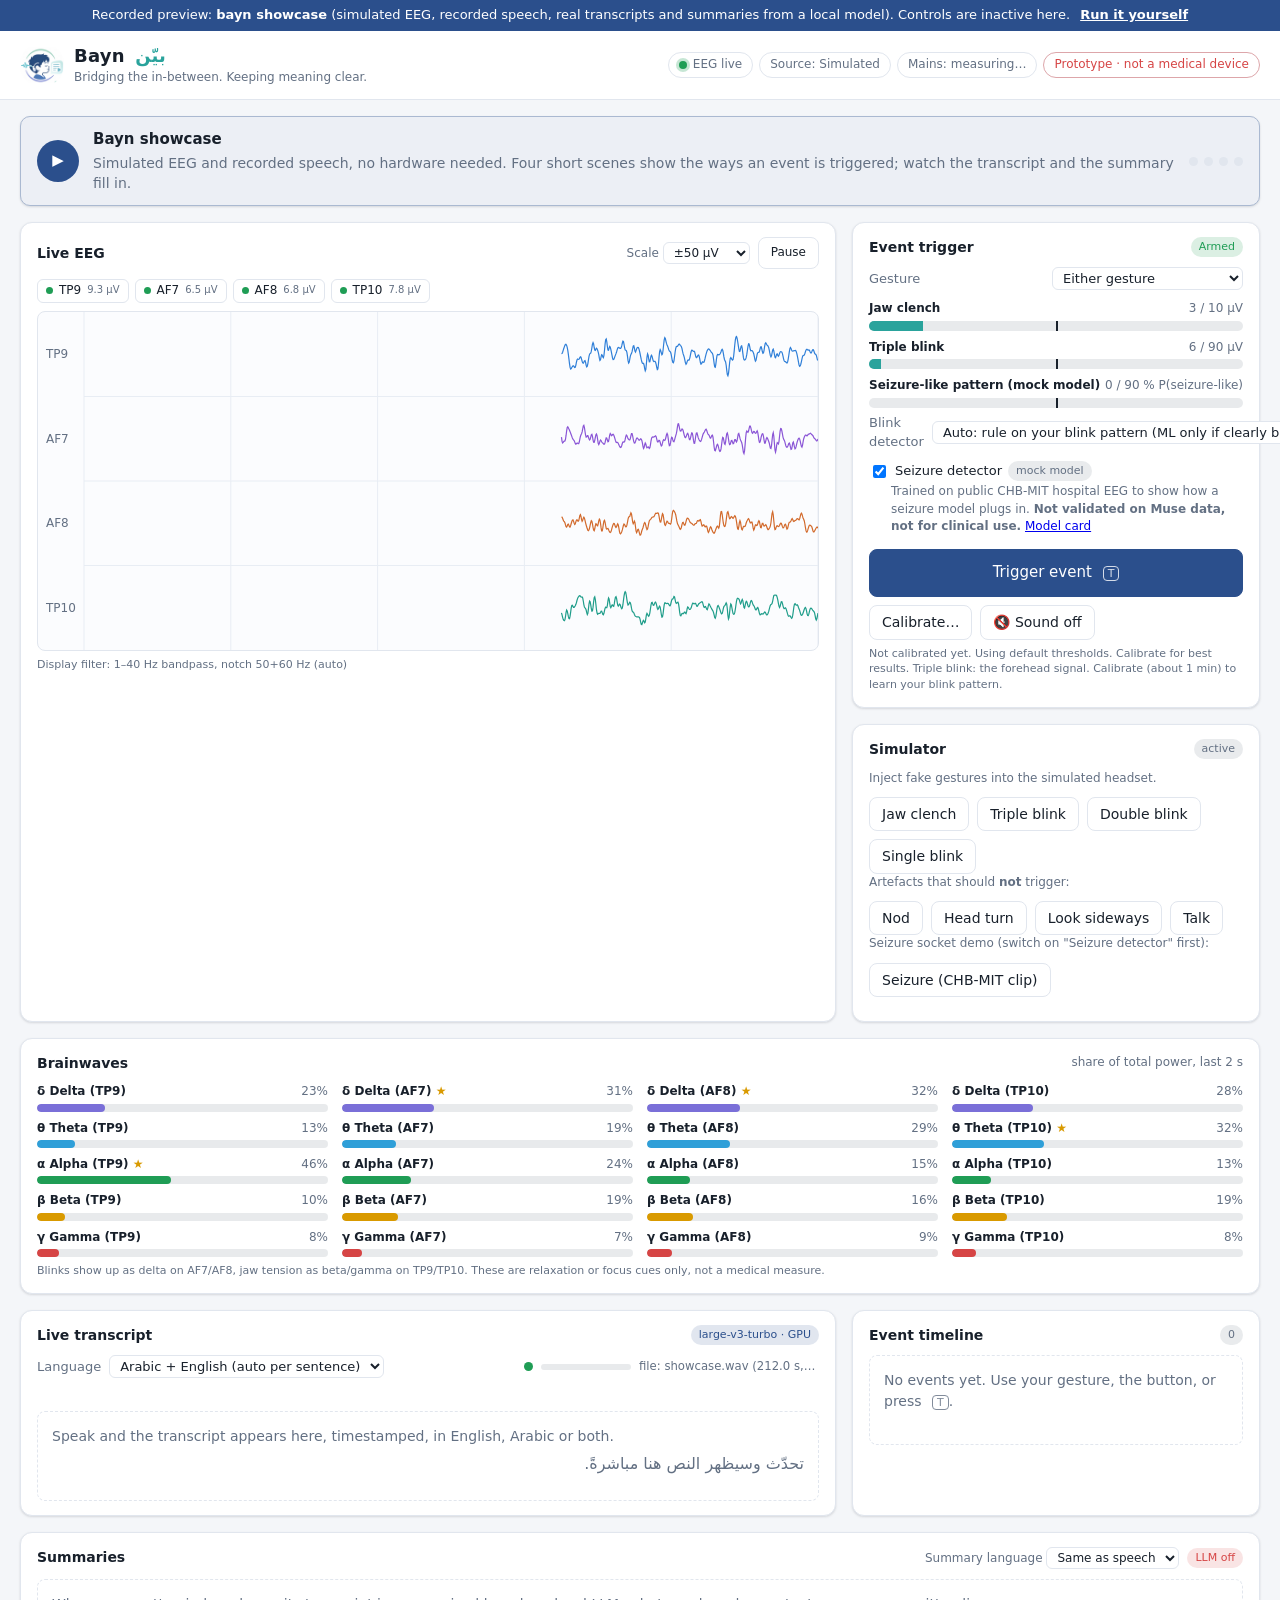
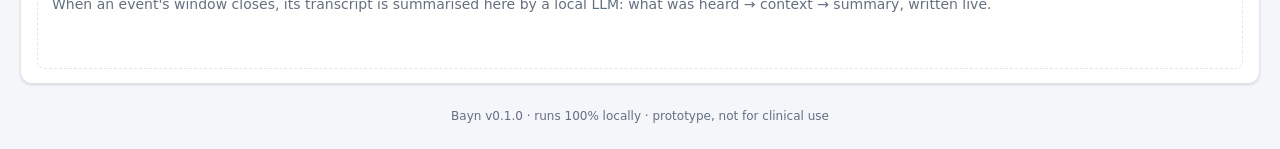
==== docs/preview/index.html @ 1c887adb "Judges: hardware-free showcase, recorded dashboard preview, README GIFs - `bayn showcase`: simulated" ====
<!doctype html>
<html lang="en">
<head>
  <meta charset="utf-8">
  <meta name="viewport" content="width=device-width, initial-scale=1">
  <title>Bayn Dashboard · recorded preview</title>
  <link rel="icon" type="image/png" href="favicon.png">
  <link rel="stylesheet" href="styles.css">
</head>
<body>
  <header class="topbar">
    <div class="brand">
      <img src="logo-mark.png" alt="" width="44" height="44">
      <div>
        <h1>Bayn <span class="ar-name" lang="ar">بيّن</span></h1>
        <p>Bridging the in-between. Keeping meaning clear.</p>
      </div>
    </div>
    <div class="pills">
      <span class="pill" id="pill-conn"><i class="dot"></i><span>Connecting…</span></span>
      <span class="pill" id="pill-source">Source: –</span>
      <span class="pill" id="pill-mains" title="Line-noise frequency measured in the signal">Mains: –</span>
      <span class="pill warn" title="This software is a hackathon prototype">Prototype · not a medical device</span>
    </div>
  </header>

  <!-- `bayn showcase`: the current scene (hidden otherwise) -->
  <section class="showcase" id="showcase" hidden aria-live="polite">
    <div class="sc-step" id="sc-step"></div>
    <div class="sc-text"><strong id="sc-title"></strong><span id="sc-caption"></span></div>
    <div class="sc-dots" id="sc-dots" aria-hidden="true"></div>
  </section>

  <main class="grid">
    <!-- Live EEG -->
    <section class="card eeg-card">
      <div class="card-head">
        <h2>Live EEG</h2>
        <div class="controls">
          <label>Scale
            <select id="scale">
              <option value="25">±25 µV</option>
              <option value="50" selected>±50 µV</option>
              <option value="100">±100 µV</option>
              <option value="250">±250 µV</option>
            </select>
          </label>
          <button class="btn ghost" id="btn-pause" type="button">Pause</button>
        </div>
      </div>
      <div class="quality" id="quality"></div>
      <div class="plot-wrap"><canvas id="eeg-plot"></canvas></div>
      <p class="hint" id="filter-note">Filtered display</p>
    </section>

    <!-- Brainwave bands -->
    <section class="card bands-card">
      <div class="card-head">
        <h2>Brainwaves</h2>
        <span class="muted small-inline">share of total power, last 2 s</span>
      </div>
      <div class="bands" id="bands" aria-live="off"></div>
      <p class="hint">Blinks show up as delta on AF7/AF8, jaw tension as beta/gamma on TP9/TP10. These are relaxation or focus cues only, not a medical measure.</p>
    </section>

    <!-- Trigger -->
    <section class="card trigger-card">
      <div class="card-head">
        <h2>Event trigger</h2>
        <span class="badge muted" id="trigger-state">–</span>
      </div>
      <label class="field">Gesture
        <select id="gesture">
          <option value="clench">Jaw clench (hold ~1 s)</option>
          <option value="triple_blink">Triple blink</option>
          <option value="both">Either gesture</option>
          <option value="manual">Manual only (button / T)</option>
        </select>
      </label>
      <div class="meters" id="meters"></div>
      <div class="blink-row" id="blink-row" hidden>
        <label class="field">Blink detector
          <select id="blink-method" title="Auto uses your trained classifier if it beat the threshold rule on held-out data">
            <option value="auto">Auto: rule on your blink pattern (ML only if clearly better)</option>
            <option value="ml">ML classifier (forced)</option>
            <option value="rule">Basic rule (untrained forehead average)</option>
          </select>
        </label>
        <button class="btn ghost" id="btn-train" type="button">Train…</button>
      </div>
      <div class="seizure-row">
        <label class="check" title="A demonstration of the seizure-detector socket">
          <input type="checkbox" id="seizure-enabled"> Seizure detector <span class="badge muted">mock model</span>
        </label>
        <p class="muted small seizure-note">Trained on public CHB-MIT hospital EEG to show how a seizure model plugs in.
          <b>Not validated on Muse data, not for clinical use.</b>
          <a href="https://github.com/Omar0Rawas/bayn/blob/main/docs/SEIZURE_MODEL.md" target="_blank" rel="noopener">Model card</a></p>
      </div>
      <button class="btn primary big" id="btn-trigger" type="button"
              title="Backup manual trigger (hotkey T)">Trigger event <kbd>T</kbd></button>
      <div class="btn-row">
        <button class="btn ghost" id="btn-calibrate" type="button">Calibrate…</button>
        <button class="btn ghost" id="btn-sound" type="button" aria-pressed="false">🔇 Sound off</button>
      </div>
      <p class="hint" id="trigger-hint"></p>
    </section>

    <!-- Simulator -->
    <section class="card sim-card" id="sim-card">
      <div class="card-head"><h2>Simulator</h2><span class="badge muted" id="sim-state">–</span></div>
      <p class="muted small">Inject fake gestures into the simulated headset.</p>
      <div class="btn-row">
        <button class="btn" data-inject="clench" type="button">Jaw clench</button>
        <button class="btn" data-inject="triple_blink" type="button">Triple blink</button>
        <button class="btn ghost" data-inject="double_blink" type="button">Double blink</button>
        <button class="btn ghost" data-inject="blink" type="button">Single blink</button>
      </div>
      <p class="muted small">Artefacts that should <b>not</b> trigger:</p>
      <div class="btn-row">
        <button class="btn ghost" data-inject="nod" type="button">Nod</button>
        <button class="btn ghost" data-inject="head_turn" type="button">Head turn</button>
        <button class="btn ghost" data-inject="look_side" type="button">Look sideways</button>
        <button class="btn ghost" data-inject="talk" type="button">Talk</button>
      </div>
      <p class="muted small">Seizure socket demo (switch on "Seizure detector" first):</p>
      <div class="btn-row">
        <button class="btn" data-inject="seizure" type="button"
                title="Replays a real seizure from the public CHB-MIT database (patient not used for training)">Seizure (CHB-MIT clip)</button>
      </div>
      <ul class="log" id="inject-log"></ul>
    </section>

    <!-- Transcript -->
    <section class="card transcript-card">
      <div class="card-head">
        <h2>Live transcript</h2>
        <span class="badge muted" id="stt-model" title="Whisper model and device">loading…</span>
      </div>
      <div class="stt-bar">
        <label class="field">Language
          <select id="language">
            <option value="mixed">Arabic + English (auto per sentence)</option>
            <option value="en">English</option>
            <option value="ar">العربية (Arabic)</option>
            <option value="auto">Any language</option>
          </select>
        </label>
        <div class="mic" title="Microphone level">
          <span class="mic-dot" id="mic-dot"></span>
          <div class="mic-track"><i id="mic-level"></i></div>
          <small id="mic-name">mic…</small>
        </div>
      </div>
      <ol class="transcript" id="transcript" aria-live="polite"></ol>
      <p class="partial" id="partial" dir="auto"></p>
      <div class="placeholder" id="transcript-empty">
        <p>Speak and the transcript appears here, timestamped, in English, Arabic or both.</p>
        <p dir="rtl" lang="ar" class="ar">تحدّث وسيظهر النص هنا مباشرةً.</p>
      </div>
    </section>

    <!-- Timeline -->
    <section class="card timeline-card">
      <div class="card-head"><h2>Event timeline</h2><span class="badge muted" id="event-count">0</span></div>
      <ol class="timeline" id="timeline"></ol>
      <div class="placeholder" id="timeline-empty"><p>No events yet. Use your gesture, the button, or press <kbd>T</kbd>.</p></div>
    </section>

    <!-- Summaries -->
    <section class="card summary-card">
      <div class="card-head">
        <h2>Summaries</h2>
        <div class="controls">
          <label>Summary language
            <select id="sum-language">
              <option value="auto">Same as speech</option>
              <option value="en">English</option>
              <option value="ar">العربية</option>
              <option value="both">Both</option>
            </select>
          </label>
          <span class="badge muted" id="sum-model" title="Local LLM (Ollama)">LLM…</span>
        </div>
      </div>
      <div id="summaries"></div>
      <div class="placeholder" id="summaries-empty">
        <p>When an event's window closes, its transcript is summarised here by a local LLM: what was heard &rarr; context &rarr; summary, written live.</p>
      </div>
    </section>
  </main>

  <!-- event flash banner -->
  <div class="event-banner" id="event-banner" role="alert" aria-live="assertive"></div>

  <!-- guided calibration -->
  <div class="overlay" id="cal-overlay" hidden>
    <div class="cal-box" role="dialog" aria-modal="true" aria-labelledby="cal-prompt">
      <p class="muted small" id="cal-step">Calibration</p>
      <p class="cal-prompt" id="cal-prompt">Starting…</p>
      <div class="cal-count" id="cal-count"></div>
      <div class="progress"><i id="cal-progress"></i></div>
      <div class="cal-result" id="cal-result"></div>
      <div class="btn-row cal-actions">
        <button class="btn ghost" id="cal-cancel" type="button">Cancel</button>
        <button class="btn primary" id="cal-close" type="button" hidden>Done</button>
      </div>
    </div>
  </div>

  <!-- blink-detector training session -->
  <div class="overlay" id="train-overlay" hidden>
    <div class="cal-box train-box" role="dialog" aria-modal="true" aria-labelledby="train-prompt">
      <p class="muted small" id="train-step">Train the triple-blink detector</p>
      <div id="train-intro" class="train-intro">
        <p>You'll be prompted to blink, nod, turn your head, look sideways and talk. Every prompt labels
          the EEG, and a classifier learns to tell a deliberate triple blink from everything else, double blinks included.
          Sessions are saved, so each new one makes the detector better.</p>
        <div class="train-options">
          <label class="field">You are
            <select id="train-condition">
              <option value="seated">Seated</option>
              <option value="standing">Standing</option>
              <option value="walking">Walking in place (prompts are spoken)</option>
            </select>
          </label>
          <label class="check"><input type="checkbox" id="train-speak"> Speak the prompts</label>
        </div>
        <div class="btn-row">
          <button class="btn primary" data-protocol="standard" type="button">Standard session · ~5 min</button>
          <button class="btn" data-protocol="noisy" type="button">Noisy session · ~4.5 min</button>
          <button class="btn" data-protocol="boundaries" type="button">Boundaries · ~6.5 min</button>
        </div>
        <p class="muted small">Standard: clean examples of each gesture. Noisy: triple blinks while talking,
          looking around and moving, to test robustness. Boundaries: soft / fast / slow triple blinks and the closest look-alikes (four blinks, squeezing, nodding three times...), to teach the edges. Do a standard one first.</p>
        <details class="train-sessions" id="train-sessions-box">
          <summary>Saved sessions <span id="train-sessions-count"></span></summary>
          <p class="muted small">Messed one up? Delete it and record it again, then Retrain.</p>
          <ul class="log" id="train-sessions"></ul>
        </details>
        <button class="btn ghost small-btn" id="train-retrain" type="button">Retrain from saved sessions</button>
      </div>
      <p class="cal-prompt" id="train-prompt" hidden></p>
      <div class="cal-count" id="train-count"></div>
      <div class="progress" id="train-progress-bar" hidden><i id="train-progress"></i></div>
      <div class="cal-result" id="train-result"></div>
      <div class="btn-row cal-actions">
        <button class="btn ghost" id="train-cancel" type="button" hidden>Cancel</button>
        <button class="btn primary" id="train-close" type="button">Close</button>
      </div>
    </div>
  </div>

  <footer class="foot">Bayn <span id="version"></span> · runs 100% locally · prototype, not for clinical use</footer>
  <div class="toast" id="toast" role="status" aria-live="polite"></div>
  <script src="session.js"></script>
  <script src="replay.js"></script>
  <script src="app.js"></script>
</body>
</html>
---- docs/preview/styles.css ----
:root {
  --bg: #f4f6f9;
  --card: #ffffff;
  --ink: #18202b;
  --muted: #637083;
  --line: #e1e6ee;
  --accent: #2b4f8c;        /* logo navy */
  --brand-teal: #2aa39c;    /* logo teal */
  --accent-ink: #ffffff;
  --good: #1f9d55;
  --ok: #d99a00;
  --bad: #d64545;
  --plot-bg: #fbfcfe;
  --plot-grid: #e8edf4;
  --shadow: 0 1px 2px rgba(16, 24, 40, .06), 0 1px 3px rgba(16, 24, 40, .08);
  --trace-1: #2f7fd8; --trace-2: #8a55d6; --trace-3: #d26a2c; --trace-4: #1f9d8a;
  --font: "Segoe UI", system-ui, -apple-system, "Noto Sans", "Noto Sans Arabic", "Noto Naskh Arabic", Tahoma, sans-serif;
}
@media (prefers-color-scheme: dark) {
  :root {
    --bg: #0f141b; --card: #171e27; --ink: #e6ebf2; --muted: #93a0b2; --line: #263140;
    --accent: #7fa6e8; --brand-teal: #5cc8c0; --plot-bg: #121921; --plot-grid: #1f2a36;
    --shadow: 0 1px 2px rgba(0, 0, 0, .4);
    --trace-1: #5aa2f0; --trace-2: #b08af0; --trace-3: #f0965a; --trace-4: #4fd1bd;
  }
}

* { box-sizing: border-box; }
html, body { margin: 0; }
body { background: var(--bg); color: var(--ink); font: 14px/1.45 var(--font); }
h1, h2 { margin: 0; }
h1 { font-size: 18px; letter-spacing: .2px; }
h2 { font-size: 14px; font-weight: 600; }
kbd { font: 11px var(--font); border: 1px solid currentColor; border-radius: 4px; padding: 0 4px; margin-left: 6px; opacity: .8; }

.topbar { display: flex; align-items: center; justify-content: space-between; flex-wrap: wrap; gap: 12px;
  padding: 12px 20px; background: var(--card); border-bottom: 1px solid var(--line); position: sticky; top: 0; z-index: 5; }
.brand { display: flex; align-items: center; gap: 10px; }
.brand img { width: 44px; height: 44px; border-radius: 50%; background: #fff; object-fit: contain; }
.ar-name { font-weight: 600; color: var(--brand-teal); margin-left: 4px; }
.brand p { margin: 0; color: var(--muted); font-size: 12px; }
.pills { display: flex; flex-wrap: wrap; gap: 6px; }
.pill { display: inline-flex; align-items: center; gap: 6px; padding: 3px 10px; border: 1px solid var(--line);
  border-radius: 999px; font-size: 12px; color: var(--muted); background: var(--card); }
.pill.warn { color: var(--bad); border-color: color-mix(in srgb, var(--bad) 40%, var(--line)); }
.dot { width: 8px; height: 8px; border-radius: 50%; background: var(--muted); display: inline-block; }
.pill.live .dot { background: var(--good); box-shadow: 0 0 0 3px color-mix(in srgb, var(--good) 25%, transparent); }
.pill.down .dot { background: var(--bad); }
#pill-conn span { max-width: 340px; overflow: hidden; text-overflow: ellipsis; white-space: nowrap; }

/* `bayn showcase` scene banner */
.showcase { display: flex; align-items: center; gap: 14px; max-width: 1500px; margin: 16px auto 0; padding: 12px 16px;
  width: calc(100% - 40px); background: color-mix(in srgb, var(--accent) 9%, var(--card)); border: 1px solid
  color-mix(in srgb, var(--accent) 30%, var(--line)); border-radius: 10px; box-shadow: var(--shadow); }
.showcase[hidden] { display: none; }
.sc-step { flex: none; min-width: 42px; height: 42px; border-radius: 50%; display: grid; place-items: center;
  background: var(--accent); color: var(--accent-ink); font-weight: 700; font-size: 15px; }
.sc-text { flex: 1; min-width: 0; display: flex; flex-direction: column; gap: 2px; }
.sc-text strong { font-size: 15px; }
.sc-text span { color: var(--muted); }
.sc-dots { flex: none; display: flex; gap: 6px; }
.sc-dots i { width: 9px; height: 9px; border-radius: 50%; background: var(--line); }
.sc-dots i.on { background: var(--accent); }
.showcase.seizure .sc-step { background: var(--bad); }
@media (max-width: 900px) { .showcase { width: calc(100% - 32px); margin-top: 12px; } .sc-dots { display: none; } }

.grid { display: grid; gap: 16px; padding: 16px 20px; max-width: 1500px; margin: 0 auto;
  grid-template-columns: minmax(0, 2fr) minmax(0, 1fr);
  grid-template-areas: "eeg trigger" "eeg sim" "bands bands" "transcript timeline" "summary summary"; }
.eeg-card { grid-area: eeg; } .bands-card { grid-area: bands; } .trigger-card { grid-area: trigger; } .sim-card { grid-area: sim; }
.transcript-card { grid-area: transcript; } .timeline-card { grid-area: timeline; } .summary-card { grid-area: summary; }
@media (max-width: 900px) {
  .grid { grid-template-columns: minmax(0, 1fr); padding: 12px 16px;
    grid-template-areas: "eeg" "bands" "trigger" "sim" "transcript" "timeline" "summary"; }
}

/* brainwave bands: rows = bands, columns = sensors */
:root { --band-delta: #7a6fd8; --band-theta: #2f9fd8; --band-alpha: #1f9d55; --band-beta: #d99a00; --band-gamma: #d64545; }
.small-inline { font-size: 12px; }
.bands { display: grid; grid-template-columns: repeat(var(--n-ch, 4), minmax(0, 1fr)); gap: 8px 14px; }
.band-cell { min-width: 0; }
.band-cell .lbl { display: flex; justify-content: space-between; gap: 6px; font-size: 12px; margin-bottom: 3px; }
.band-cell .lbl b { font-weight: 600; white-space: nowrap; overflow: hidden; text-overflow: ellipsis; }
.band-cell .lbl span { color: var(--muted); font-variant-numeric: tabular-nums; }
.band-bar { height: 8px; border-radius: 4px; background: color-mix(in srgb, var(--muted) 15%, transparent); overflow: hidden; }
.band-bar i { display: block; height: 100%; width: 0; border-radius: 4px; transition: width .4s ease; }
.band-cell.dominant .lbl b::after { content: " ★"; color: var(--ok); }
@media (max-width: 600px) { .bands { grid-template-columns: repeat(2, minmax(0, 1fr)); } }

.card { background: var(--card); border: 1px solid var(--line); border-radius: 12px; padding: 14px 16px; box-shadow: var(--shadow); min-width: 0; }
.card-head { display: flex; align-items: center; justify-content: space-between; gap: 8px; margin-bottom: 10px; flex-wrap: wrap; }
.controls { display: flex; align-items: center; gap: 8px; color: var(--muted); font-size: 12px; }
select { font: inherit; color: var(--ink); background: var(--card); border: 1px solid var(--line); border-radius: 6px; padding: 2px 6px; }

.btn { font: inherit; font-weight: 500; color: var(--ink); background: var(--card); border: 1px solid var(--line);
  border-radius: 8px; padding: 6px 12px; cursor: pointer; transition: background .15s, border-color .15s; }
.btn:hover:not(:disabled) { border-color: var(--accent); }
.btn:disabled { opacity: .5; cursor: not-allowed; }
.btn.primary { background: var(--accent); color: var(--accent-ink); border-color: var(--accent); }
.btn.ghost { background: transparent; }
.btn.big { width: 100%; padding: 12px; font-size: 15px; margin: 4px 0 8px; }
.btn-row { display: flex; flex-wrap: wrap; gap: 8px; }

.badge { font-size: 11px; padding: 2px 8px; border-radius: 999px; background: color-mix(in srgb, var(--accent) 14%, transparent); color: var(--accent); }
.badge.bad-badge { background: color-mix(in srgb, var(--bad) 14%, transparent); color: var(--bad); }
.badge.muted { background: color-mix(in srgb, var(--muted) 14%, transparent); color: var(--muted); }
.muted { color: var(--muted); } .small { font-size: 12px; margin: 0 0 10px; }
.hint { color: var(--muted); font-size: 11px; margin: 6px 0 0; }

.quality { display: flex; flex-wrap: wrap; gap: 6px; margin-bottom: 8px; min-height: 24px; }
.q { display: inline-flex; align-items: center; gap: 6px; font-size: 12px; padding: 2px 8px; border-radius: 6px; border: 1px solid var(--line); }
.q .dot { width: 7px; height: 7px; }
.q.good .dot { background: var(--good); } .q.ok .dot { background: var(--ok); } .q.bad .dot { background: var(--bad); }
.q small { color: var(--muted); }

.plot-wrap { position: relative; height: 340px; border: 1px solid var(--line); border-radius: 8px; overflow: hidden; background: var(--plot-bg); }
#eeg-plot { width: 100%; height: 100%; display: block; }

.placeholder { border: 1px dashed var(--line); border-radius: 8px; padding: 14px; color: var(--muted); min-height: 90px; }
.placeholder p { margin: 0 0 6px; }
.ar { font-size: 16px; }

.log { list-style: none; margin: 10px 0 0; padding: 0; max-height: 140px; overflow: auto; font-size: 12px; color: var(--muted); }
.log li { padding: 3px 0; border-top: 1px solid var(--line); display: flex; justify-content: space-between; gap: 8px; }

/* trigger card */
.field { display: flex; align-items: center; justify-content: space-between; gap: 8px; font-size: 13px; color: var(--muted); margin-bottom: 10px; }
.meters { display: grid; gap: 8px; margin-bottom: 6px; }
.meter .lbl { display: flex; justify-content: space-between; font-size: 12px; margin-bottom: 3px; }
.meter .lbl span { color: var(--muted); font-variant-numeric: tabular-nums; }
.meter .track { position: relative; height: 10px; border-radius: 5px; background: color-mix(in srgb, var(--muted) 15%, transparent); overflow: hidden; }
.meter .fill { position: absolute; inset: 0 auto 0 0; width: 0; background: var(--brand-teal); transition: width .15s linear; }
.meter.active .fill { background: var(--ok); }
.meter .thr { position: absolute; top: -2px; bottom: -2px; width: 2px; background: var(--ink); left: 50%; }
.badge.armed { background: color-mix(in srgb, var(--good) 16%, transparent); color: var(--good); }
.badge.cooldown { background: color-mix(in srgb, var(--ok) 18%, transparent); color: var(--ok); }
.badge.calibrating { background: color-mix(in srgb, var(--accent) 16%, transparent); color: var(--accent); }

/* event banner */
.event-banner { position: fixed; top: 0; left: 0; right: 0; z-index: 20; padding: 14px 20px; text-align: center;
  font-size: 16px; font-weight: 600; color: #fff; background: var(--bad); transform: translateY(-110%); transition: transform .25s ease; }
.event-banner.show { transform: translateY(0); animation: flash 1s ease 2; }
@keyframes flash { 50% { filter: brightness(1.25); } }

/* timeline */
.timeline { list-style: none; margin: 0; padding: 0; max-height: 360px; overflow: auto; }
.timeline li { border-top: 1px solid var(--line); padding: 8px 0; display: grid; gap: 4px; }
.timeline li:first-child { border-top: 0; }
.tl-head { display: flex; justify-content: space-between; gap: 8px; align-items: baseline; }
.tl-head b { font-size: 13px; }
.tl-head time { color: var(--muted); font-size: 12px; font-variant-numeric: tabular-nums; }
.tl-meta { font-size: 12px; color: var(--muted); display: flex; flex-wrap: wrap; gap: 4px 10px; align-items: center; }
.tl-meta a { color: var(--accent); }
.chip { font-size: 11px; padding: 1px 7px; border-radius: 999px; border: 1px solid var(--line); }
.chip.recording { color: var(--bad); border-color: color-mix(in srgb, var(--bad) 40%, var(--line)); }
.chip.saved { color: var(--good); border-color: color-mix(in srgb, var(--good) 40%, var(--line)); }
.progress { height: 6px; border-radius: 3px; background: color-mix(in srgb, var(--muted) 15%, transparent); overflow: hidden; }
.progress i { display: block; height: 100%; width: 0; background: var(--accent); transition: width .3s linear; }

/* transcript */
.stt-bar { display: flex; flex-wrap: wrap; align-items: center; justify-content: space-between; gap: 8px 16px; margin-bottom: 8px; }
.stt-bar .field { margin: 0; }
.mic { display: flex; align-items: center; gap: 8px; min-width: 0; }
.mic-dot { width: 9px; height: 9px; border-radius: 50%; background: var(--muted); flex: none; }
.mic-dot.ok { background: var(--good); } .mic-dot.bad { background: var(--bad); }
.mic-track { width: 90px; height: 6px; border-radius: 3px; background: color-mix(in srgb, var(--muted) 15%, transparent); overflow: hidden; flex: none; }
.mic-track i { display: block; height: 100%; width: 0; background: var(--brand-teal); transition: width .1s linear; }
.mic small { color: var(--muted); white-space: nowrap; overflow: hidden; text-overflow: ellipsis; max-width: 180px; }
.transcript { list-style: none; margin: 0; padding: 0; max-height: 300px; overflow: auto; }
.transcript li { display: grid; grid-template-columns: auto auto 1fr; gap: 8px; align-items: baseline; padding: 4px 0; border-top: 1px solid var(--line); }
.transcript li:first-child { border-top: 0; }
.transcript time { color: var(--muted); font-size: 12px; font-variant-numeric: tabular-nums; }
.transcript .text { font-size: 14px; unicode-bidi: plaintext; }
.transcript .text[lang="ar"] { font-size: 16px; }
.transcript li.in-event { background: color-mix(in srgb, var(--bad) 7%, transparent); }
.lang { font-size: 10px; font-weight: 700; padding: 1px 5px; border-radius: 4px; background: color-mix(in srgb, var(--accent) 14%, transparent); color: var(--accent); }
.lang.ar { background: color-mix(in srgb, var(--brand-teal) 18%, transparent); color: var(--brand-teal); }
.partial { margin: 6px 0 0; color: var(--muted); font-style: italic; min-height: 1.3em; unicode-bidi: plaintext; }

/* summaries: heard -> context -> summary */
.sum { border: 1px solid var(--line); border-radius: 10px; padding: 12px; margin-bottom: 12px; }
.sum-head { display: flex; flex-wrap: wrap; align-items: center; justify-content: space-between; gap: 8px; margin-bottom: 10px; }
.sum-head b { font-size: 14px; }
.sum-head .actions { display: flex; flex-wrap: wrap; gap: 6px; align-items: center; font-size: 12px; }
.sum-head .actions a { color: var(--accent); }
.tabs button { font: inherit; font-size: 12px; border: 1px solid var(--line); background: transparent; color: var(--muted); padding: 2px 8px; cursor: pointer; }
.tabs button:first-child { border-radius: 6px 0 0 6px; } .tabs button:last-child { border-radius: 0 6px 6px 0; }
.tabs button.on { background: var(--accent); color: var(--accent-ink); border-color: var(--accent); }
.sum-grid { display: grid; grid-template-columns: minmax(0, 1.1fr) minmax(0, .8fr) minmax(0, 1.3fr); gap: 0; }
.sum-col { padding: 0 12px; min-width: 0; position: relative; }
.sum-col + .sum-col { border-left: 1px dashed var(--line); }
.sum-col + .sum-col::before { content: "→"; position: absolute; left: -9px; top: -2px; color: var(--muted); background: var(--card); font-size: 13px; }
.sum-col h3 { font-size: 11px; text-transform: uppercase; letter-spacing: .5px; color: var(--muted); margin: 0 0 6px; }
.heard { list-style: none; margin: 0; padding: 0; font-size: 13px; max-height: 260px; overflow: auto; }
.heard li { padding: 2px 0; unicode-bidi: plaintext; }
.heard time { color: var(--muted); font-size: 11px; margin-inline-end: 6px; font-variant-numeric: tabular-nums; }
.md { font-size: 14px; line-height: 1.5; unicode-bidi: plaintext; }
.md p { margin: 0 0 6px; } .md ul { margin: 0 0 6px; padding-inline-start: 18px; } .md li { margin: 2px 0; }
.md em { color: var(--muted); font-size: 12px; }
.md.writing::after { content: "▍"; animation: blink 1s steps(1) infinite; color: var(--accent); }
@keyframes blink { 50% { opacity: 0; } }
.sum-meta { color: var(--muted); font-size: 11px; margin-top: 6px; }
.sum details { font-size: 12px; margin-top: 8px; }
.sum details pre { white-space: pre-wrap; max-height: 220px; overflow: auto; background: var(--plot-bg); border: 1px solid var(--line); border-radius: 6px; padding: 8px; font-size: 11px; unicode-bidi: plaintext; }
.sum .err { color: var(--bad); font-size: 13px; }
@media (max-width: 900px) {
  .sum-grid { grid-template-columns: minmax(0, 1fr); gap: 12px; }
  .sum-col { padding: 0; } .sum-col + .sum-col { border-left: 0; border-top: 1px dashed var(--line); padding-top: 10px; }
  .sum-col + .sum-col::before { content: "↓"; left: 50%; top: -10px; }
}

/* calibration overlay */
.overlay { position: fixed; inset: 0; z-index: 30; background: rgba(10, 16, 24, .55); display: grid; place-items: center; padding: 16px; }
.overlay[hidden] { display: none; }
.cal-box { background: var(--card); color: var(--ink); border-radius: 16px; padding: 24px; width: min(520px, 100%); text-align: center; box-shadow: 0 10px 40px rgba(0, 0, 0, .3); }
.cal-prompt { font-size: 26px; font-weight: 700; margin: 6px 0 4px; min-height: 2.6em; display: grid; place-items: center; }
.cal-prompt.do { color: var(--bad); }
.cal-count { font-size: 14px; color: var(--muted); min-height: 1.4em; margin-bottom: 10px; }
.cal-result { text-align: left; font-size: 13px; margin-top: 12px; }
.cal-result .row { border-top: 1px solid var(--line); padding: 6px 0; }
.cal-actions { justify-content: center; margin-top: 14px; }

/* blink-detector training */
.blink-row { display: flex; gap: 8px; align-items: flex-end; margin: 6px 0 10px; }
.blink-row[hidden] { display: none; }
.blink-row .field { flex: 1; margin: 0; }
.train-box { width: min(600px, 100%); }
.train-intro { text-align: left; font-size: 14px; }
.train-intro .btn-row { justify-content: center; margin: 12px 0 6px; }
.small-btn { font-size: 12px; padding: 4px 10px; }
.cal-prompt.pause { color: var(--muted); font-size: 20px; }
.train-table { width: 100%; border-collapse: collapse; margin: 6px 0; }
.train-table th, .train-table td { padding: 4px 6px; border-bottom: 1px solid var(--line); text-align: left; font-variant-numeric: tabular-nums; }
.train-table td.good { color: var(--good); font-weight: 600; }

.foot { text-align: center; color: var(--muted); font-size: 12px; padding: 8px 16px 24px; }
.toast { position: fixed; bottom: 20px; left: 50%; transform: translateX(-50%) translateY(20px); opacity: 0;
  background: var(--ink); color: var(--bg); padding: 8px 14px; border-radius: 8px; font-size: 13px; transition: all .2s; pointer-events: none; max-width: calc(100% - 32px); }
.toast.show { opacity: 1; transform: translateX(-50%) translateY(0); }
.seizure-row { margin: 6px 0 10px; }
.seizure-note { margin: 2px 0 0 22px; }
.event-banner.seizure { background: var(--bad); }
.train-options { display: flex; gap: 12px; align-items: flex-end; flex-wrap: wrap; margin-top: 8px; }
.train-options .field { flex: 1; min-width: 200px; margin: 0; }
.check { display: flex; gap: 6px; align-items: center; font-size: 13px; }
.train-sessions { margin: 6px 0 10px; font-size: 13px; }
.train-sessions summary { cursor: pointer; font-weight: 600; }
.train-sessions li { display: flex; justify-content: space-between; gap: 8px; align-items: center; }
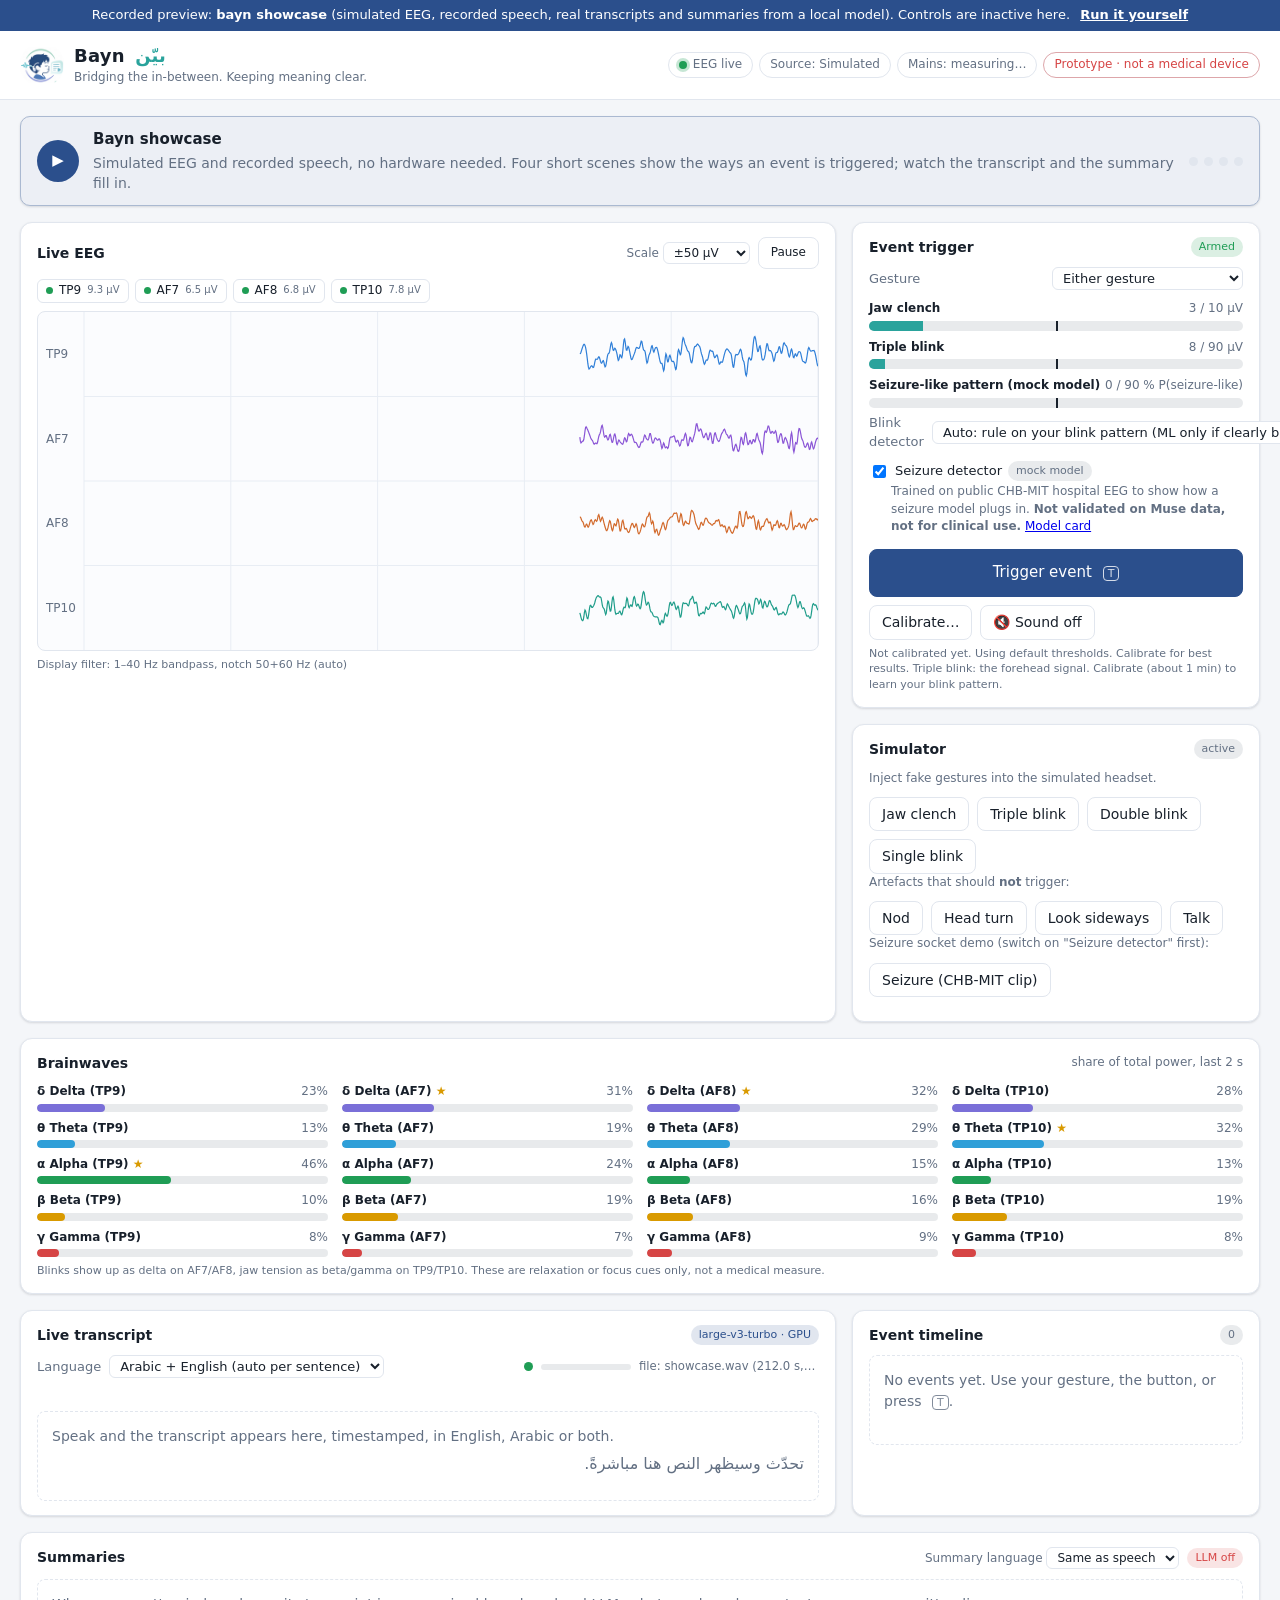
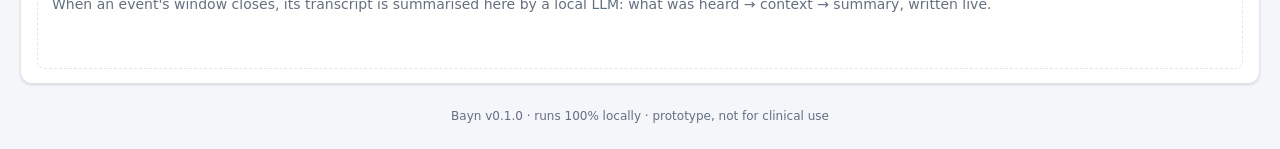
==== commit e3fe2712: "Repo cleanup: README About (absence seizures, deliberate triggers), Built with, scan fixes - README:" ====
--- a/docs/preview/index.html
+++ b/docs/preview/index.html
@@ -212,9 +212,10 @@
     <div class="cal-box train-box" role="dialog" aria-modal="true" aria-labelledby="train-prompt">
       <p class="muted small" id="train-step">Train the triple-blink detector</p>
       <div id="train-intro" class="train-intro">
-        <p>You'll be prompted to blink, nod, turn your head, look sideways and talk. Every prompt labels
-          the EEG, and a classifier learns to tell a deliberate triple blink from everything else, double blinks included.
-          Sessions are saved, so each new one makes the detector better.</p>
+        <p>Optional: <b>Calibrate…</b> (about a minute) already learns your blink pattern. A session goes further: you'll
+          be prompted to blink, nod, turn your head, look sideways and talk, every prompt labels the EEG, and Bayn learns
+          your blink pattern and threshold from them (and checks whether a classifier would do better). Sessions are
+          saved, so each new one adds to the last.</p>
         <div class="train-options">
           <label class="field">You are
             <select id="train-condition">
